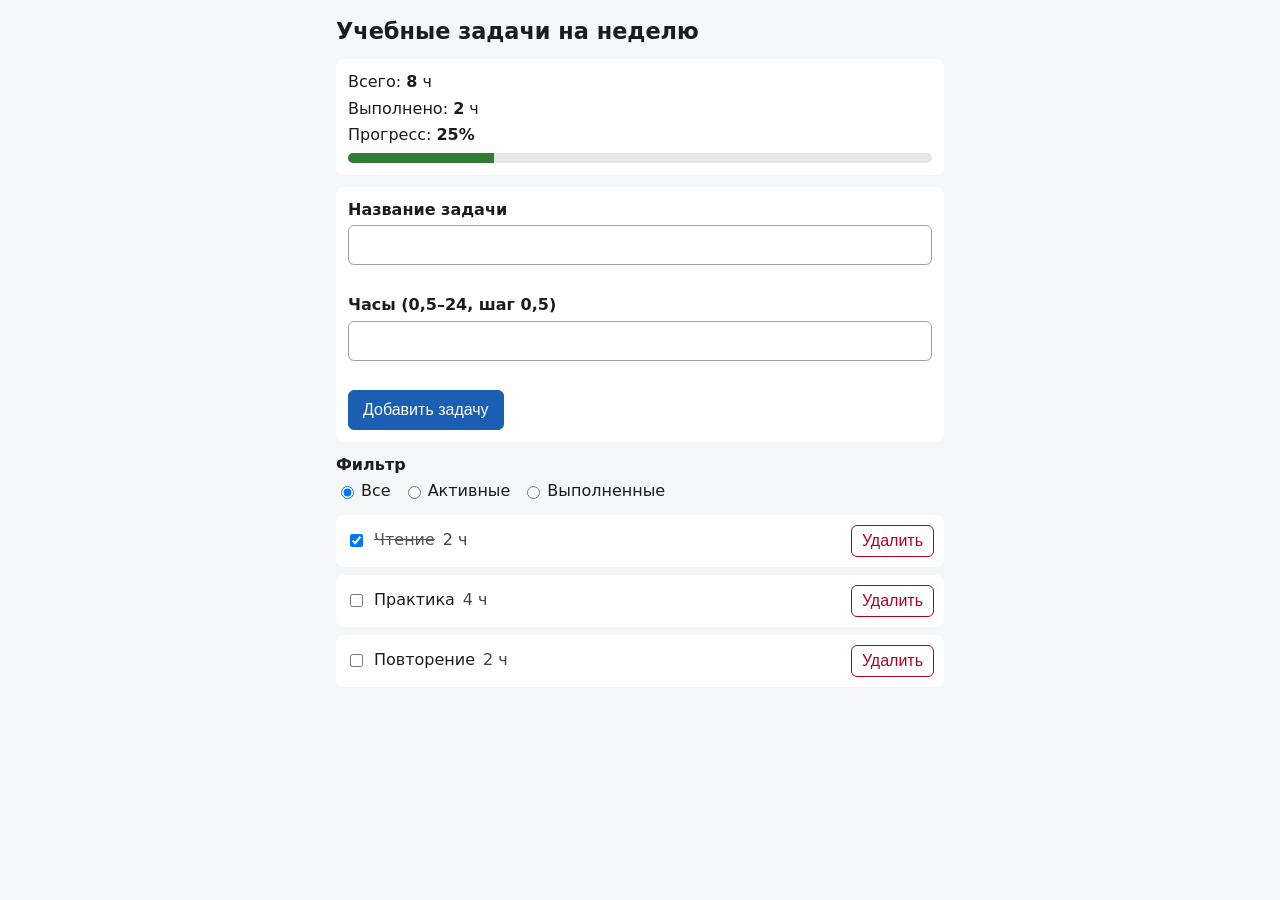
==== direct/index.html @ 977097ca "HW1 (вариант B): direct и OpenSpec реализации, тесты, логи, отчёт Co-authored-by: Perplexity <norepl" ====
<!doctype html>
<html lang="ru">
<head>
  <meta charset="utf-8">
  <meta name="viewport" content="width=device-width, initial-scale=1">
  <title>Мини-трекер учебных задач</title>
  <link rel="stylesheet" href="styles.css">
</head>
<body>
  <main class="app">
    <h1>Учебные задачи на неделю</h1>

    <section class="stats" aria-label="Итоги">
      <p>Всего: <strong id="total-hours">0</strong> ч</p>
      <p>Выполнено: <strong id="done-hours">0</strong> ч</p>
      <p>Прогресс: <strong id="progress">0%</strong></p>
      <div class="bar" role="progressbar" aria-label="Прогресс по часам" aria-valuemin="0" aria-valuemax="100" aria-valuenow="0" id="progress-bar">
        <div class="bar-fill" id="progress-fill"></div>
      </div>
    </section>

    <p id="storage-msg" class="notice" role="status" hidden></p>

    <form id="task-form" novalidate>
      <div class="field">
        <label for="title">Название задачи</label>
        <input id="title" name="title" type="text" autocomplete="off" aria-describedby="title-error">
        <p id="title-error" class="error" role="alert"></p>
      </div>
      <div class="field">
        <label for="hours">Часы (0,5–24, шаг 0,5)</label>
        <input id="hours" name="hours" type="text" inputmode="decimal" aria-describedby="hours-error">
        <p id="hours-error" class="error" role="alert"></p>
      </div>
      <button type="submit">Добавить задачу</button>
    </form>

    <fieldset class="filters">
      <legend>Фильтр</legend>
      <label><input type="radio" name="filter" value="all" checked> Все</label>
      <label><input type="radio" name="filter" value="active"> Активные</label>
      <label><input type="radio" name="filter" value="done"> Выполненные</label>
    </fieldset>

    <ul id="task-list" class="tasks" aria-label="Список задач"></ul>
    <p id="empty" class="empty" hidden>Задач нет.</p>
  </main>
  <script type="module" src="app.mjs"></script>
</body>
</html>
---- direct/styles.css ----
*, *::before, *::after { box-sizing: border-box; }
html, body { margin: 0; overflow-x: hidden; }
body { font: 16px/1.4 system-ui, -apple-system, "Segoe UI", Roboto, sans-serif; color: #1c1c1c; background: #f5f6f8; }
.app { max-width: 640px; margin: 0 auto; padding: 16px; }
h1 { font-size: 1.4rem; margin: 0 0 12px; }
.stats { background: #fff; border-radius: 8px; padding: 12px; margin-bottom: 12px; }
.stats p { margin: 0 0 4px; }
.bar { height: 10px; background: #e3e6ea; border-radius: 5px; overflow: hidden; margin-top: 6px; }
.bar-fill { height: 100%; width: 0; background: #2f7d32; transition: width .2s; }
.notice { background: #fff4d6; border: 1px solid #e0b84a; border-radius: 6px; padding: 8px; }
form { background: #fff; border-radius: 8px; padding: 12px; margin-bottom: 12px; }
.field { margin-bottom: 8px; }
label { display: block; font-weight: 600; margin-bottom: 4px; }
input[type="text"] { width: 100%; padding: 10px; font-size: 1rem; border: 1px solid #9aa0a6; border-radius: 6px; }
input[aria-invalid="true"] { border-color: #b00020; }
.error { color: #b00020; margin: 4px 0 0; min-height: 1.2em; font-size: .9rem; }
button { font-size: 1rem; padding: 10px 14px; border-radius: 6px; border: 1px solid #1a5fb4; background: #1a5fb4; color: #fff; cursor: pointer; }
button.secondary { background: #fff; color: #b00020; border-color: #b00020; padding: 6px 10px; }
.filters { border: 0; padding: 0; margin: 0 0 12px; display: flex; flex-wrap: wrap; gap: 12px; }
.filters legend { font-weight: 600; margin-bottom: 4px; padding: 0; }
.filters label { display: inline-flex; align-items: center; gap: 4px; font-weight: 400; margin: 0; }
.tasks { list-style: none; padding: 0; margin: 0; }
.task { display: flex; align-items: center; gap: 8px; background: #fff; border-radius: 8px; padding: 10px; margin-bottom: 8px; }
.task label { flex: 1; min-width: 0; display: flex; align-items: center; gap: 8px; font-weight: 400; margin: 0; overflow-wrap: anywhere; }
.task.done .task-title { text-decoration: line-through; color: #555; }
.task-hours { white-space: nowrap; color: #444; }
.empty { color: #555; }
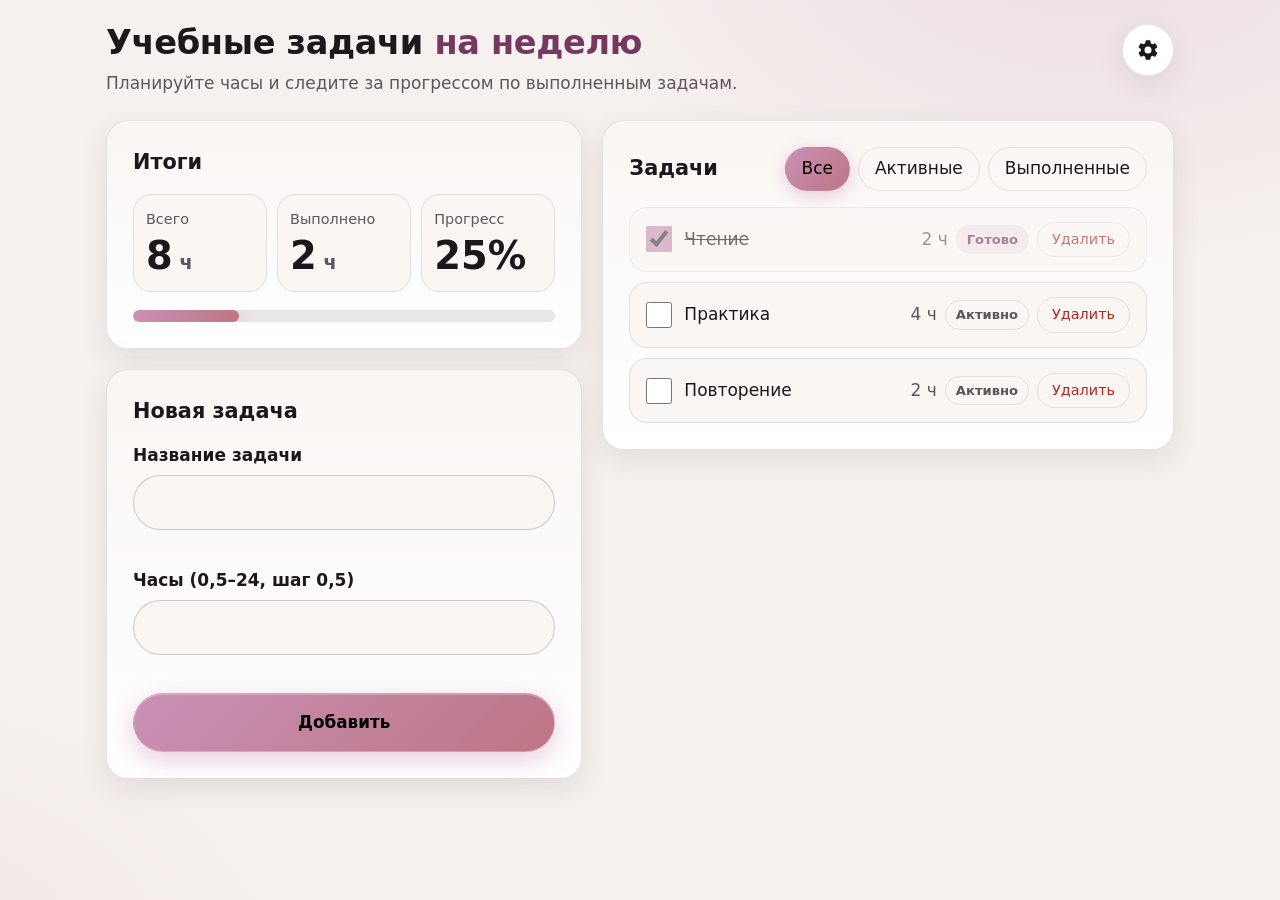
==== commit f184efb5: "Доработка дизайна обеих версий: тёмный дашборд, настройки темы и цвета, Enter Общий бриф redesign-br" ====
--- a/direct/index.html
+++ b/direct/index.html
@@ -1,50 +1,118 @@
 <!doctype html>
-<html lang="ru">
+<html lang="ru" data-theme="dark">
 <head>
   <meta charset="utf-8">
   <meta name="viewport" content="width=device-width, initial-scale=1">
+  <meta name="color-scheme" content="dark light">
   <title>Мини-трекер учебных задач</title>
   <link rel="stylesheet" href="styles.css">
 </head>
 <body>
-  <main class="app">
-    <h1>Учебные задачи на неделю</h1>
+  <div class="page">
+    <header class="header">
+      <div class="header-text">
+        <h1>Учебные задачи <span class="accent-word">на неделю</span></h1>
+        <p class="subtitle">Планируйте часы и следите за прогрессом по выполненным задачам.</p>
+      </div>
+      <div class="settings-wrap">
+        <button type="button" id="settings-btn" class="icon-btn" aria-label="Настройки" aria-haspopup="dialog" aria-expanded="false" aria-controls="settings-panel">
+          <svg viewBox="0 0 24 24" width="24" height="24" aria-hidden="true" focusable="false">
+            <path fill="currentColor" d="M19.14 12.94a7.4 7.4 0 0 0 .05-.94 7.4 7.4 0 0 0-.05-.94l2.03-1.58a.5.5 0 0 0 .12-.64l-1.92-3.32a.5.5 0 0 0-.6-.22l-2.39.96a7 7 0 0 0-1.63-.94l-.36-2.54a.5.5 0 0 0-.5-.42h-3.84a.5.5 0 0 0-.5.42l-.36 2.54a7 7 0 0 0-1.63.94l-2.39-.96a.5.5 0 0 0-.6.22L2.65 8.84a.5.5 0 0 0 .12.64l2.03 1.58a7.4 7.4 0 0 0-.05.94c0 .32.02.63.05.94l-2.03 1.58a.5.5 0 0 0-.12.64l1.92 3.32c.13.22.39.3.6.22l2.39-.96c.5.38 1.05.7 1.63.94l.36 2.54c.04.24.25.42.5.42h3.84c.25 0 .46-.18.5-.42l.36-2.54a7 7 0 0 0 1.63-.94l2.39.96c.22.08.47 0 .6-.22l1.92-3.32a.5.5 0 0 0-.12-.64l-2.03-1.58ZM12 15.5a3.5 3.5 0 1 1 0-7 3.5 3.5 0 0 1 0 7Z"/>
+          </svg>
+        </button>
 
-    <section class="stats" aria-label="Итоги">
-      <p>Всего: <strong id="total-hours">0</strong> ч</p>
-      <p>Выполнено: <strong id="done-hours">0</strong> ч</p>
-      <p>Прогресс: <strong id="progress">0%</strong></p>
-      <div class="bar" role="progressbar" aria-label="Прогресс по часам" aria-valuemin="0" aria-valuemax="100" aria-valuenow="0" id="progress-bar">
-        <div class="bar-fill" id="progress-fill"></div>
+        <div id="settings-panel" class="card settings-panel" role="dialog" aria-modal="false" aria-labelledby="settings-title" hidden>
+          <div class="settings-head">
+            <h2 id="settings-title">Настройки</h2>
+            <button type="button" id="settings-close" class="pill">Закрыть</button>
+          </div>
+
+          <fieldset class="settings-group">
+            <legend>Тема</legend>
+            <div class="pills" id="theme-options">
+              <label class="pill-radio"><input type="radio" name="theme" value="dark"><span>Тёмная</span></label>
+              <label class="pill-radio"><input type="radio" name="theme" value="light"><span>Светлая</span></label>
+              <label class="pill-radio"><input type="radio" name="theme" value="system"><span>Системная</span></label>
+            </div>
+          </fieldset>
+
+          <fieldset class="settings-group">
+            <legend>Цвет выделения</legend>
+            <div class="swatches" id="swatches" role="radiogroup" aria-label="Готовые цвета"></div>
+          </fieldset>
+
+          <fieldset class="settings-group">
+            <legend>Свой цвет</legend>
+            <div class="slider">
+              <label for="acc-h">Оттенок <output id="acc-h-out" for="acc-h"></output></label>
+              <input id="acc-h" type="range" min="0" max="360" step="1" class="range range-hue">
+            </div>
+            <div class="slider">
+              <label for="acc-s">Насыщенность <output id="acc-s-out" for="acc-s"></output></label>
+              <input id="acc-s" type="range" min="0" max="100" step="1" class="range range-sat">
+            </div>
+            <div class="slider">
+              <label for="acc-l">Яркость <output id="acc-l-out" for="acc-l"></output></label>
+              <input id="acc-l" type="range" min="20" max="80" step="1" class="range range-light">
+            </div>
+            <div class="sample-row">
+              <span class="sample" id="accent-sample" aria-hidden="true"></span>
+              <span id="accent-name">Сиреневый</span>
+            </div>
+          </fieldset>
+        </div>
       </div>
-    </section>
+    </header>
 
     <p id="storage-msg" class="notice" role="status" hidden></p>
 
-    <form id="task-form" novalidate>
-      <div class="field">
-        <label for="title">Название задачи</label>
-        <input id="title" name="title" type="text" autocomplete="off" aria-describedby="title-error">
-        <p id="title-error" class="error" role="alert"></p>
+    <main class="grid">
+      <div class="col">
+        <section class="card" aria-labelledby="stats-title">
+          <h2 id="stats-title">Итоги</h2>
+          <div class="tiles">
+            <div class="tile"><span class="tile-label">Всего</span><span class="tile-value"><span id="total-hours">0</span><small> ч</small></span></div>
+            <div class="tile"><span class="tile-label">Выполнено</span><span class="tile-value"><span id="done-hours">0</span><small> ч</small></span></div>
+            <div class="tile"><span class="tile-label">Прогресс</span><span class="tile-value" id="progress">0%</span></div>
+          </div>
+          <div class="bar" role="progressbar" aria-label="Прогресс по часам" aria-valuemin="0" aria-valuemax="100" aria-valuenow="0" id="progress-bar">
+            <div class="bar-fill" id="progress-fill"></div>
+          </div>
+        </section>
+
+        <section class="card" aria-labelledby="form-title">
+          <h2 id="form-title">Новая задача</h2>
+          <form id="task-form" novalidate>
+            <div class="field">
+              <label for="title">Название задачи</label>
+              <input id="title" name="title" type="text" autocomplete="off" enterkeyhint="next" aria-describedby="title-error">
+              <p id="title-error" class="error" role="alert"></p>
+            </div>
+            <div class="field">
+              <label for="hours">Часы (0,5–24, шаг 0,5)</label>
+              <input id="hours" name="hours" type="text" inputmode="decimal" enterkeyhint="done" aria-describedby="hours-error">
+              <p id="hours-error" class="error" role="alert"></p>
+            </div>
+            <button type="submit" id="add-btn" class="btn-accent">Добавить</button>
+          </form>
+        </section>
       </div>
-      <div class="field">
-        <label for="hours">Часы (0,5–24, шаг 0,5)</label>
-        <input id="hours" name="hours" type="text" inputmode="decimal" aria-describedby="hours-error">
-        <p id="hours-error" class="error" role="alert"></p>
-      </div>
-      <button type="submit">Добавить задачу</button>
-    </form>
 
-    <fieldset class="filters">
-      <legend>Фильтр</legend>
-      <label><input type="radio" name="filter" value="all" checked> Все</label>
-      <label><input type="radio" name="filter" value="active"> Активные</label>
-      <label><input type="radio" name="filter" value="done"> Выполненные</label>
-    </fieldset>
-
-    <ul id="task-list" class="tasks" aria-label="Список задач"></ul>
-    <p id="empty" class="empty" hidden>Задач нет.</p>
-  </main>
+      <section class="card tasks-card" aria-labelledby="tasks-title">
+        <div class="tasks-head">
+          <h2 id="tasks-title">Задачи</h2>
+          <fieldset class="filters">
+            <legend class="visually-hidden">Фильтр</legend>
+            <label class="pill-radio"><input type="radio" name="filter" value="all" checked><span>Все</span></label>
+            <label class="pill-radio"><input type="radio" name="filter" value="active"><span>Активные</span></label>
+            <label class="pill-radio"><input type="radio" name="filter" value="done"><span>Выполненные</span></label>
+          </fieldset>
+        </div>
+        <ul id="task-list" class="tasks" aria-label="Список задач"></ul>
+        <p id="empty" class="empty" hidden>Задач нет.</p>
+      </section>
+    </main>
+  </div>
   <script type="module" src="app.mjs"></script>
 </body>
 </html>
--- a/direct/styles.css
+++ b/direct/styles.css
@@ -1,27 +1,239 @@
+/* ---------- Переменные ---------- */
+:root {
+  --ah: 320; --as: 35; --al: 68;              /* акцент задаётся из app.mjs */
+  --accent: hsl(var(--ah) calc(var(--as) * 1%) calc(var(--al) * 1%));
+  --accent-2: hsl(calc(var(--ah) + 28) calc(var(--as) * 1%) calc(var(--al) * 1% - 8%));
+  --accent-soft: hsl(var(--ah) calc(var(--as) * 1%) calc(var(--al) * 1%) / .18);
+  --accent-glow: hsl(var(--ah) calc(var(--as) * 1%) calc(var(--al) * 1%) / .45);
+  --on-accent: #000;
+  --radius: 22px;
+  --font: system-ui, "Segoe UI", Roboto, "Helvetica Neue", Arial, sans-serif;
+}
+
+[data-theme="dark"] {
+  color-scheme: dark;
+  --bg: #0a0809;
+  --card: #161216;
+  --card-2: #1c181c;
+  --border: rgba(255, 255, 255, .08);
+  --text: #f3eef2;
+  --muted: #b3aab1;
+  --shadow: 0 10px 30px rgba(0, 0, 0, .45);
+  /* читаемый акцентный текст на тёмном фоне */
+  --accent-text: hsl(var(--ah) calc(var(--as) * 1%) max(calc(var(--al) * 1%), 62%));
+  --danger: #ff8a8a;
+  --glow-a: .26; --glow-b: .14;
+}
+
+[data-theme="light"] {
+  color-scheme: light;
+  --bg: #f6f1ee;
+  --card: #ffffff;
+  --card-2: #faf6f4;
+  --border: rgba(30, 20, 25, .10);
+  --text: #1d171b;
+  --muted: #5e555b;
+  --shadow: 0 10px 28px rgba(60, 35, 45, .10);
+  --accent-text: hsl(var(--ah) calc(var(--as) * 1%) min(calc(var(--al) * 1%), 34%));
+  --danger: #b3261e;
+  --glow-a: .22; --glow-b: .12;
+}
+
+/* ---------- База ---------- */
 *, *::before, *::after { box-sizing: border-box; }
 html, body { margin: 0; overflow-x: hidden; }
-body { font: 16px/1.4 system-ui, -apple-system, "Segoe UI", Roboto, sans-serif; color: #1c1c1c; background: #f5f6f8; }
-.app { max-width: 640px; margin: 0 auto; padding: 16px; }
-h1 { font-size: 1.4rem; margin: 0 0 12px; }
-.stats { background: #fff; border-radius: 8px; padding: 12px; margin-bottom: 12px; }
-.stats p { margin: 0 0 4px; }
-.bar { height: 10px; background: #e3e6ea; border-radius: 5px; overflow: hidden; margin-top: 6px; }
-.bar-fill { height: 100%; width: 0; background: #2f7d32; transition: width .2s; }
-.notice { background: #fff4d6; border: 1px solid #e0b84a; border-radius: 6px; padding: 8px; }
-form { background: #fff; border-radius: 8px; padding: 12px; margin-bottom: 12px; }
-.field { margin-bottom: 8px; }
-label { display: block; font-weight: 600; margin-bottom: 4px; }
-input[type="text"] { width: 100%; padding: 10px; font-size: 1rem; border: 1px solid #9aa0a6; border-radius: 6px; }
-input[aria-invalid="true"] { border-color: #b00020; }
-.error { color: #b00020; margin: 4px 0 0; min-height: 1.2em; font-size: .9rem; }
-button { font-size: 1rem; padding: 10px 14px; border-radius: 6px; border: 1px solid #1a5fb4; background: #1a5fb4; color: #fff; cursor: pointer; }
-button.secondary { background: #fff; color: #b00020; border-color: #b00020; padding: 6px 10px; }
-.filters { border: 0; padding: 0; margin: 0 0 12px; display: flex; flex-wrap: wrap; gap: 12px; }
-.filters legend { font-weight: 600; margin-bottom: 4px; padding: 0; }
-.filters label { display: inline-flex; align-items: center; gap: 4px; font-weight: 400; margin: 0; }
-.tasks { list-style: none; padding: 0; margin: 0; }
-.task { display: flex; align-items: center; gap: 8px; background: #fff; border-radius: 8px; padding: 10px; margin-bottom: 8px; }
-.task label { flex: 1; min-width: 0; display: flex; align-items: center; gap: 8px; font-weight: 400; margin: 0; overflow-wrap: anywhere; }
-.task.done .task-title { text-decoration: line-through; color: #555; }
-.task-hours { white-space: nowrap; color: #444; }
-.empty { color: #555; }
+body {
+  font: 17px/1.5 var(--font);
+  color: var(--text);
+  background-color: var(--bg);
+  background-image:
+    radial-gradient(900px 600px at 85% -10%, hsl(var(--ah) calc(var(--as) * 1%) calc(var(--al) * 1%) / var(--glow-a)), transparent 60%),
+    radial-gradient(700px 500px at -10% 110%, hsl(calc(var(--ah) + 30) calc(var(--as) * 1%) calc(var(--al) * 1%) / var(--glow-b)), transparent 60%);
+  background-attachment: fixed;
+  min-height: 100vh;
+}
+:focus-visible { outline: 3px solid var(--accent); outline-offset: 2px; }
+h2 { font-size: 1.3rem; margin: 0 0 16px; font-weight: 650; }
+.visually-hidden {
+  position: absolute !important; width: 1px; height: 1px; overflow: hidden;
+  clip: rect(0 0 0 0); white-space: nowrap; border: 0; padding: 0; margin: -1px;
+}
+
+.page { max-width: 1100px; margin: 0 auto; padding: 24px 16px 48px; }
+
+/* ---------- Шапка ---------- */
+.header { display: flex; align-items: flex-start; justify-content: space-between; gap: 16px; margin-bottom: 24px; }
+.header-text { min-width: 0; }
+h1 { font-size: clamp(1.75rem, 6vw, 2.1rem); line-height: 1.15; margin: 0 0 8px; font-weight: 750; letter-spacing: -.01em; }
+.accent-word { color: var(--accent-text); }
+.subtitle { margin: 0; color: var(--muted); }
+
+.settings-wrap { position: relative; flex: none; }
+.icon-btn {
+  width: 52px; height: 52px; border-radius: 999px; display: grid; place-items: center;
+  background: var(--card); color: var(--text); border: 1px solid var(--border);
+  box-shadow: var(--shadow); cursor: pointer; transition: transform .15s, border-color .15s;
+}
+.icon-btn:hover { border-color: var(--accent); }
+.icon-btn[aria-expanded="true"] svg { transform: rotate(45deg); }
+.icon-btn svg { transition: transform .3s; }
+
+/* ---------- Карточки ---------- */
+.card {
+  background: linear-gradient(180deg, var(--card-2), var(--card));
+  border: 1px solid var(--border);
+  border-radius: var(--radius);
+  box-shadow: var(--shadow);
+  padding: 22px;
+  min-width: 0;
+}
+.grid { display: grid; gap: 20px; grid-template-columns: minmax(0, 1fr); }
+.col { display: grid; gap: 20px; align-content: start; min-width: 0; }
+@media (min-width: 900px) {
+  .grid { grid-template-columns: minmax(0, 5fr) minmax(0, 6fr); align-items: start; }
+  .card { padding: 26px; }
+}
+
+.notice {
+  background: var(--accent-soft); border: 1px solid var(--border); border-radius: 16px;
+  padding: 12px 16px; margin: 0 0 20px;
+}
+
+/* ---------- Итоги ---------- */
+.tiles { display: grid; grid-template-columns: repeat(3, minmax(0, 1fr)); gap: 10px; }
+.tile {
+  background: var(--bg); border: 1px solid var(--border); border-radius: 18px;
+  padding: 14px 12px; display: flex; flex-direction: column; gap: 4px; min-width: 0;
+}
+[data-theme="light"] .tile { background: var(--card-2); }
+.tile-label { color: var(--muted); font-size: .9rem; }
+.tile-value { font-size: clamp(1.8rem, 8vw, 2.4rem); font-weight: 750; line-height: 1.1; font-variant-numeric: tabular-nums; }
+.tile-value small { font-size: .5em; font-weight: 600; color: var(--muted); }
+.bar { height: 12px; background: var(--border); border-radius: 999px; overflow: hidden; margin-top: 18px; }
+.bar-fill {
+  height: 100%; width: 0; border-radius: 999px;
+  background: linear-gradient(90deg, var(--accent), var(--accent-2));
+  box-shadow: 0 0 14px var(--accent-glow);
+  transition: width .35s ease;
+}
+
+/* ---------- Форма ---------- */
+.field { margin-bottom: 12px; }
+label { display: block; font-weight: 600; margin-bottom: 6px; }
+input[type="text"] {
+  width: 100%; padding: 14px 18px; font: inherit; color: var(--text);
+  background: var(--bg); border: 1px solid var(--border); border-radius: 999px;
+}
+[data-theme="light"] input[type="text"] { background: var(--card-2); border-color: rgba(30, 20, 25, .2); }
+input[type="text"]:focus-visible { border-color: var(--accent); outline-offset: 0; }
+input[aria-invalid="true"] { border-color: var(--danger) !important; }
+.error { color: var(--danger); margin: 6px 0 0 18px; min-height: 1.3em; font-size: .95rem; }
+
+.btn-accent {
+  width: 100%; font: inherit; font-weight: 700; font-size: 1.05rem;
+  padding: 16px 28px; border-radius: 999px; cursor: pointer;
+  color: var(--on-accent); border: 1px solid rgba(255, 255, 255, .25);
+  background: linear-gradient(135deg, var(--accent), var(--accent-2));
+  box-shadow: 0 8px 26px var(--accent-glow), inset 0 1px 0 rgba(255, 255, 255, .25);
+  transition: transform .12s ease, box-shadow .2s ease, filter .2s;
+}
+.btn-accent:hover { filter: brightness(1.06); box-shadow: 0 10px 34px var(--accent-glow); }
+.btn-accent:active, .btn-accent.pressed { transform: scale(.96); }
+
+/* ---------- Таблетки ---------- */
+.pill {
+  font: inherit; font-size: .95rem; padding: 8px 16px; border-radius: 999px; cursor: pointer;
+  background: transparent; color: var(--text); border: 1px solid var(--border);
+}
+.pill:hover { border-color: var(--accent); }
+.pills, .filters { display: flex; flex-wrap: wrap; gap: 8px; }
+.filters { border: 0; padding: 0; margin: 0; min-width: 0; }
+.pill-radio { margin: 0; font-weight: 500; position: relative; }
+.pill-radio input { position: absolute; opacity: 0; inset: 0; margin: 0; cursor: pointer; }
+.pill-radio span {
+  display: inline-block; padding: 8px 16px; border-radius: 999px;
+  border: 1px solid var(--border); background: transparent; color: var(--text);
+  transition: background .2s, color .2s, border-color .2s;
+}
+.pill-radio:hover span { border-color: var(--accent); }
+.pill-radio input:checked + span {
+  background: linear-gradient(135deg, var(--accent), var(--accent-2));
+  color: var(--on-accent); border-color: transparent; box-shadow: 0 4px 16px var(--accent-glow);
+}
+.pill-radio input:focus-visible + span { outline: 3px solid var(--accent); outline-offset: 2px; }
+
+/* ---------- Список задач ---------- */
+.tasks-head { display: flex; flex-wrap: wrap; align-items: center; justify-content: space-between; gap: 12px; margin-bottom: 16px; }
+.tasks-head h2 { margin: 0; }
+.tasks { list-style: none; padding: 0; margin: 0; display: grid; gap: 10px; }
+.task {
+  display: flex; align-items: center; gap: 12px; flex-wrap: wrap;
+  background: var(--bg); border: 1px solid var(--border); border-radius: 18px; padding: 14px 16px;
+  transition: opacity .2s, background .3s;
+}
+[data-theme="light"] .task { background: var(--card-2); }
+.task-main { flex: 1 1 180px; min-width: 0; display: flex; align-items: center; gap: 12px; margin: 0; font-weight: 500; cursor: pointer; }
+.task-main input[type="checkbox"] { width: 26px; height: 26px; flex: none; accent-color: var(--accent); cursor: pointer; margin: 0; }
+.task-title { overflow-wrap: anywhere; min-width: 0; }
+.task-meta { display: flex; align-items: center; gap: 8px; margin-left: auto; }
+.task-hours { white-space: nowrap; color: var(--muted); font-variant-numeric: tabular-nums; }
+.badge {
+  font-size: .82rem; font-weight: 600; padding: 4px 10px; border-radius: 999px; white-space: nowrap;
+  border: 1px solid var(--border); color: var(--muted);
+}
+.badge.done { background: var(--accent-soft); color: var(--accent-text); border-color: transparent; }
+.btn-delete {
+  font: inherit; font-size: .9rem; padding: 6px 14px; border-radius: 999px; cursor: pointer;
+  background: transparent; color: var(--danger); border: 1px solid var(--border);
+}
+.btn-delete:hover { border-color: var(--danger); }
+.task.done { opacity: .62; }
+.task.done .task-title { text-decoration: line-through; }
+.task.flash { animation: flash 1s ease-out; }
+@keyframes flash {
+  0% { background: var(--accent-soft); border-color: var(--accent); box-shadow: 0 0 0 3px var(--accent-glow); }
+  100% { box-shadow: 0 0 0 0 transparent; }
+}
+.empty { color: var(--muted); margin: 8px 0 0; }
+
+/* ---------- Настройки ---------- */
+.settings-panel {
+  position: absolute; right: 0; top: calc(100% + 10px); z-index: 10;
+  width: min(360px, calc(100vw - 32px)); padding: 22px;
+  background: var(--card);
+}
+.settings-head { display: flex; align-items: center; justify-content: space-between; gap: 12px; margin-bottom: 8px; }
+.settings-head h2 { margin: 0; }
+.settings-group { border: 0; padding: 0; margin: 16px 0 0; min-width: 0; }
+.settings-group legend { font-weight: 650; padding: 0; margin-bottom: 10px; }
+.swatches { display: flex; flex-wrap: wrap; gap: 10px; }
+.swatch {
+  width: 40px; height: 40px; border-radius: 999px; cursor: pointer; padding: 0;
+  border: 2px solid var(--border); box-shadow: inset 0 0 0 3px var(--card);
+}
+.swatch[aria-checked="true"] { border-color: var(--text); }
+.slider { margin-bottom: 10px; }
+.slider label { display: flex; justify-content: space-between; font-weight: 500; margin-bottom: 4px; }
+.slider output { color: var(--muted); font-variant-numeric: tabular-nums; }
+.range { width: 100%; height: 14px; border-radius: 999px; appearance: none; -webkit-appearance: none; margin: 4px 0; border: 1px solid var(--border); cursor: pointer; }
+.range-hue { background: linear-gradient(90deg, hsl(0 85% 55%), hsl(60 85% 55%), hsl(120 85% 45%), hsl(180 85% 45%), hsl(240 85% 60%), hsl(300 85% 55%), hsl(360 85% 55%)); }
+.range-sat { background: linear-gradient(90deg, hsl(var(--ah) 0% calc(var(--al) * 1%)), hsl(var(--ah) 100% calc(var(--al) * 1%))); }
+.range-light { background: linear-gradient(90deg, hsl(var(--ah) calc(var(--as) * 1%) 20%), hsl(var(--ah) calc(var(--as) * 1%) 80%)); }
+.range::-webkit-slider-thumb { -webkit-appearance: none; width: 24px; height: 24px; border-radius: 999px; background: #fff; border: 2px solid #222; box-shadow: 0 1px 4px rgba(0,0,0,.4); }
+.range::-moz-range-thumb { width: 22px; height: 22px; border-radius: 999px; background: #fff; border: 2px solid #222; }
+.sample-row { display: flex; align-items: center; gap: 12px; margin-top: 8px; }
+.sample { width: 44px; height: 44px; border-radius: 999px; background: var(--accent); border: 1px solid var(--border); box-shadow: 0 0 18px var(--accent-glow); flex: none; }
+
+/* ---------- Узкий экран ---------- */
+@media (max-width: 480px) {
+  .page { padding: 18px 12px 40px; }
+  .card { padding: 20px; }
+  .tiles { gap: 8px; }
+  .tile { padding: 12px 10px; }
+  .icon-btn { width: 48px; height: 48px; }
+}
+
+@media (prefers-reduced-motion: reduce) {
+  *, *::before, *::after { animation: none !important; transition: none !important; }
+  .btn-accent:active, .btn-accent.pressed { transform: none; filter: brightness(.9); }
+}
